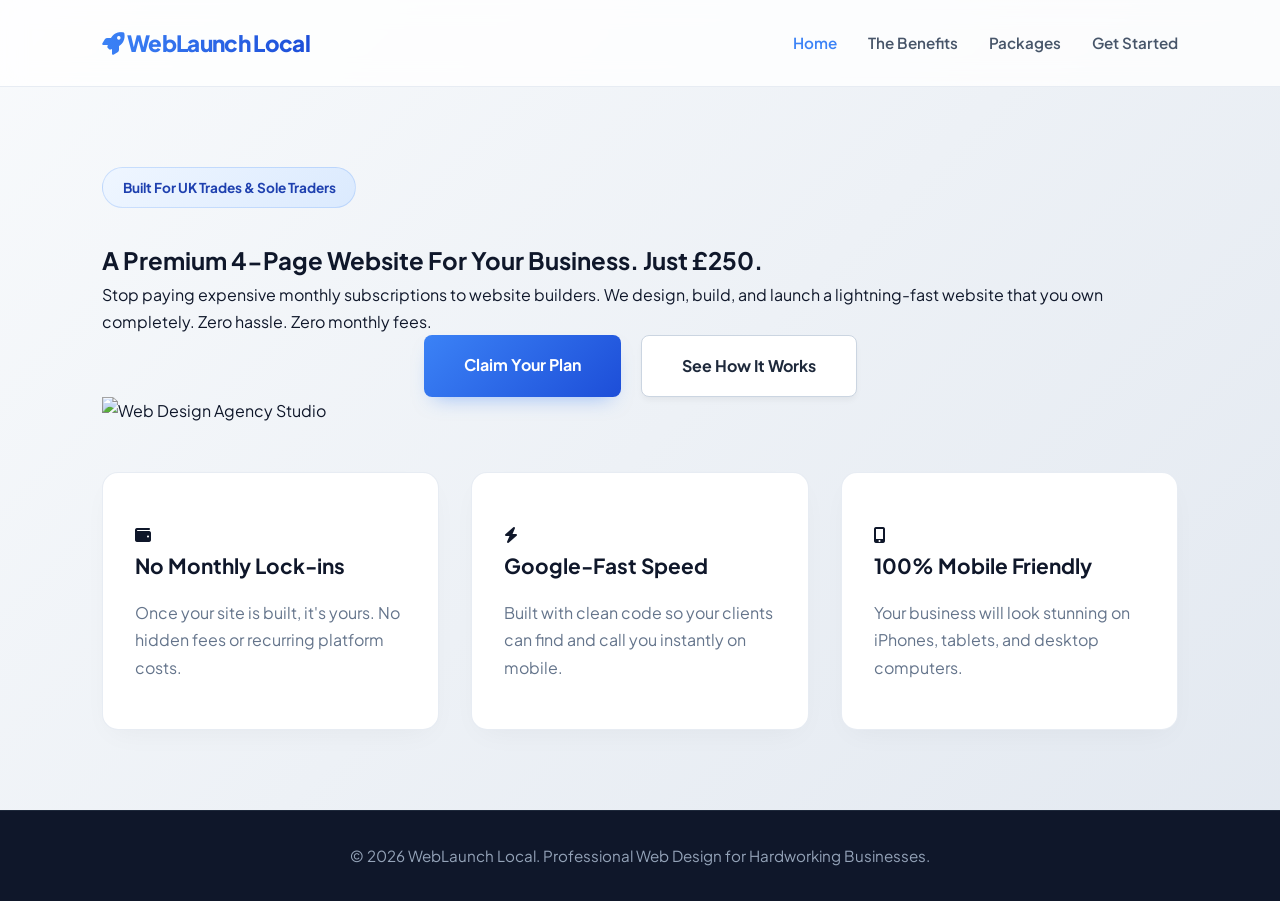
==== index.html @ 042e9965 "Update index.html" ====
<!DOCTYPE html>
<html lang="en">
<head>
    <meta charset="UTF-8">
    <meta name="viewport" content="width=device-width, initial-scale=1.0">
    <title>WebLaunch Local | Affordable Websites for UK Sole Traders</title>
    <link rel="stylesheet" href="styles.css">
</head>
<body>
    <header>
        <div class="logo"><i class="fa-solid fa-rocket"></i> WebLaunch Local</div>
        <nav>
            <a href="index.html" class="active">Home</a>
            <a href="benefits.html">The Benefits</a>
            <a href="samples.html">Packages</a>
            <a href="contact.html">Get Started</a>
        </nav>
    </header>

    <main>
        <!-- Upgraded Hero with a Split Screen Layout for Text & Image -->
        <section class="hero-split">
            <div class="hero-text">
                <span class="badge">Built For UK Trades & Sole Traders</span>
                <h1>A Premium 4-Page Website For Your Business. Just £250.</h1>
                <p>Stop paying expensive monthly subscriptions to website builders. We design, build, and launch a lightning-fast website that you own completely. Zero hassle. Zero monthly fees.</p>
                <div class="hero-actions">
                    <a href="contact.html" class="cta-btn">Claim Your Plan</a>
                    <a href="benefits.html" class="secondary-btn">See How It Works</a>
                </div>
            </div>
            <div class="hero-image-container">
                <!-- This pulls a stunning, high-res web agency workspace image instantly -->
                <img src="https://images.unsplash.com/photo-1460925895917-afdab827c52f?auto=format&fit=crop&w=800&q=80" alt="Web Design Agency Studio" class="hero-img">
            </div>
        </section>

        <!-- Feature Grid with Glowing Tech Icons -->
        <section class="features-summary">
            <div class="summary-card">
                <div class="icon-box"><i class="fa-solid fa-wallet"></i></div>
                <h3>No Monthly Lock-ins</h3>
                <p>Once your site is built, it's yours. No hidden fees or recurring platform costs.</p>
            </div>
            <div class="summary-card">
                <div class="icon-box"><i class="fa-solid fa-bolt"></i></div>
                <h3>Google-Fast Speed</h3>
                <p>Built with clean code so your clients can find and call you instantly on mobile.</p>
            </div>
            <div class="summary-card">
                <div class="icon-box"><i class="fa-solid fa-mobile-screen-button"></i></div>
                <h3>100% Mobile Friendly</h3>
                <p>Your business will look stunning on iPhones, tablets, and desktop computers.</p>
            </div>
        </section>
    </main>

    <footer>
        <p>© 2026 WebLaunch Local. Professional Web Design for Hardworking Businesses.</p>
    </footer>
</body>
</html>
---- styles.css ----
/* Import Premium Google Font & Icons */
@import url('https://fonts.googleapis.com/css2?family=Plus+Jakarta+Sans:wght@400;500;600;700;800&display=swap');
@import url('https://cdnjs.cloudflare.com/ajax/libs/font-awesome/6.4.0/css/all.min.css');

* {
    margin: 0;
    padding: 0;
    box-sizing: border-box;
    font-family: 'Plus Jakarta Sans', sans-serif;
}

body {
    background: linear-gradient(135deg, #f8fafc 0%, #e2e8f0 100%);
    color: #0f172a;
    line-height: 1.7;
    display: flex;
    flex-direction: column;
    min-height: 100vh;
}

/* Glassmorphism Header */
header {
    background: rgba(255, 255, 255, 0.8);
    backdrop-filter: blur(12px);
    -webkit-backdrop-filter: blur(12px);
    border-bottom: 1px solid rgba(226, 232, 240, 0.8);
    padding: 1.5rem 8%;
    display: flex;
    justify-content: space-between;
    align-items: center;
    position: sticky;
    top: 0;
    z-index: 100;
}

.logo {
    font-size: 1.4rem;
    font-weight: 800;
    background: linear-gradient(to right, #3b82f6, #1d4ed8);
    -webkit-background-clip: text;
    -webkit-text-fill-color: transparent;
    letter-spacing: -0.03em;
}

nav a {
    color: #475569;
    text-decoration: none;
    margin-left: 28px;
    font-weight: 600;
    font-size: 0.95rem;
    transition: all 0.3s ease;
    position: relative;
    padding: 4px 0;
}

nav a:hover, nav a.active {
    color: #3b82f6;
}

/* Entry Animations */
@keyframes fadeInUp {
    from {
        opacity: 0;
        transform: translateY(20px);
    }
    to {
        opacity: 1;
        transform: translateY(0);
    }
}

main {
    flex: 1;
    padding: 5rem 8%;
    animation: fadeInUp 0.8s ease-out;
}

/* Premium Hero Section */
.hero {
    text-align: center;
    max-width: 850px;
    margin: 0 auto 5rem auto;
}

.badge {
    background: linear-gradient(135deg, #eff6ff 0%, #dbeafe 100%);
    color: #1e40af;
    padding: 0.5rem 1.2rem;
    border-radius: 9999px;
    font-size: 0.85rem;
    font-weight: 700;
    display: inline-block;
    margin-bottom: 2rem;
    border: 1px solid rgba(59, 130, 246, 0.2);
}

.hero h1 {
    font-size: 3.5rem;
    color: #0f172a;
    line-height: 1.15;
    font-weight: 800;
    letter-spacing: -0.05em;
    margin-bottom: 2rem;
}

.hero p {
    font-size: 1.25rem;
    color: #475569;
    margin-bottom: 3rem;
    max-width: 700px;
    margin-left: auto;
    margin-right: auto;
}

.hero-actions {
    display: flex;
    gap: 20px;
    justify-content: center;
}

/* Animated Buttons */
.cta-btn {
    display: inline-block;
    background: linear-gradient(135deg, #3b82f6 0%, #1d4ed8 100%);
    color: white;
    padding: 1rem 2.5rem;
    text-decoration: none;
    font-weight: 700;
    border-radius: 8px;
    box-shadow: 0 10px 20px -10px rgba(59, 130, 246, 0.5);
    transition: all 0.3s distinction;
}

.cta-btn:hover {
    transform: translateY(-3px);
    box-shadow: 0 15px 25px -10px rgba(59, 130, 246, 0.7);
    background: linear-gradient(135deg, #2563eb 0%, #1e40af 100%);
}

.secondary-btn {
    display: inline-block;
    background: white;
    color: #1e293b;
    padding: 1rem 2.5rem;
    text-decoration: none;
    font-weight: 700;
    border-radius: 8px;
    border: 1px solid #cbd5e1;
    box-shadow: 0 4px 6px -1px rgba(0,0,0,0.05);
    transition: all 0.3s ease;
}

.secondary-btn:hover {
    background: #f8fafc;
    transform: translateY(-3px);
    border-color: #94a3b8;
}

/* Modern 3D Feature Cards */
.features-summary {
    display: grid;
    grid-template-columns: repeat(auto-fit, minmax(280px, 1fr));
    gap: 32px;
    margin-top: 3rem;
}

.summary-card {
    background: white;
    padding: 3rem 2rem;
    border-radius: 16px;
    border: 1px solid rgba(226, 232, 240, 0.8);
    box-shadow: 0 10px 30px -10px rgba(0,0,0,0.05);
    transition: all 0.3s ease;
}

.summary-card:hover {
    transform: translateY(-5px);
    box-shadow: 0 20px 40px -15px rgba(0,0,0,0.1);
    border-color: rgba(59, 130, 246, 0.3);
}

.summary-card h3 {
    font-size: 1.3rem;
    color: #0f172a;
    margin-bottom: 1rem;
    font-weight: 700;
}

.summary-card p {
    color: #64748b;
    font-size: 1rem;
}

/* High-End Form Design (Get Started Page) */
.quote-form {
    background: white;
    padding: 3.5rem;
    border-radius: 20px;
    max-width: 600px;
    margin: 3rem auto;
    border: 1px solid rgba(226, 232, 240, 0.8);
    box-shadow: 0 25px 50px -12px rgba(0, 0, 0, 0.08);
}

.quote-form label {
    display: block;
    margin-bottom: 0.6rem;
    font-weight: 600;
    color: #334155;
    font-size: 0.95rem;
}

.quote-form input, .quote-form textarea {
    width: 100%;
    padding: 1rem;
    margin-bottom: 2rem;
    border: 1px solid #cbd5e1;
    border-radius: 8px;
    background-color: #f8fafc;
    color: #0f172a;
    font-size: 1rem;
    transition: all 0.3s ease;
}

.quote-form input:focus, .quote-form textarea:focus {
    outline: none;
    border-color: #3b82f6;
    background-color: white;
    box-shadow: 0 0 0 4px rgba(59, 130, 246, 0.15);
}

/* Footer styling */
footer {
    background-color: #0f172a;
    color: #94a3b8;
    text-align: center;
    padding: 2rem;
    font-size: 0.95rem;
    border-top: 1px solid #1e293b;
    margin-top: auto;
}

/* Responsive adjustments */
@media (max-width: 768px) {
    header { flex-direction: column; gap: 20px; padding: 1.5rem 5%; }
    nav a { margin: 0 12px; }
    .hero h1 { font-size: 2.4rem; }
    .hero-actions { flex-direction: column; }
    .quote-form { padding: 2rem; }
}
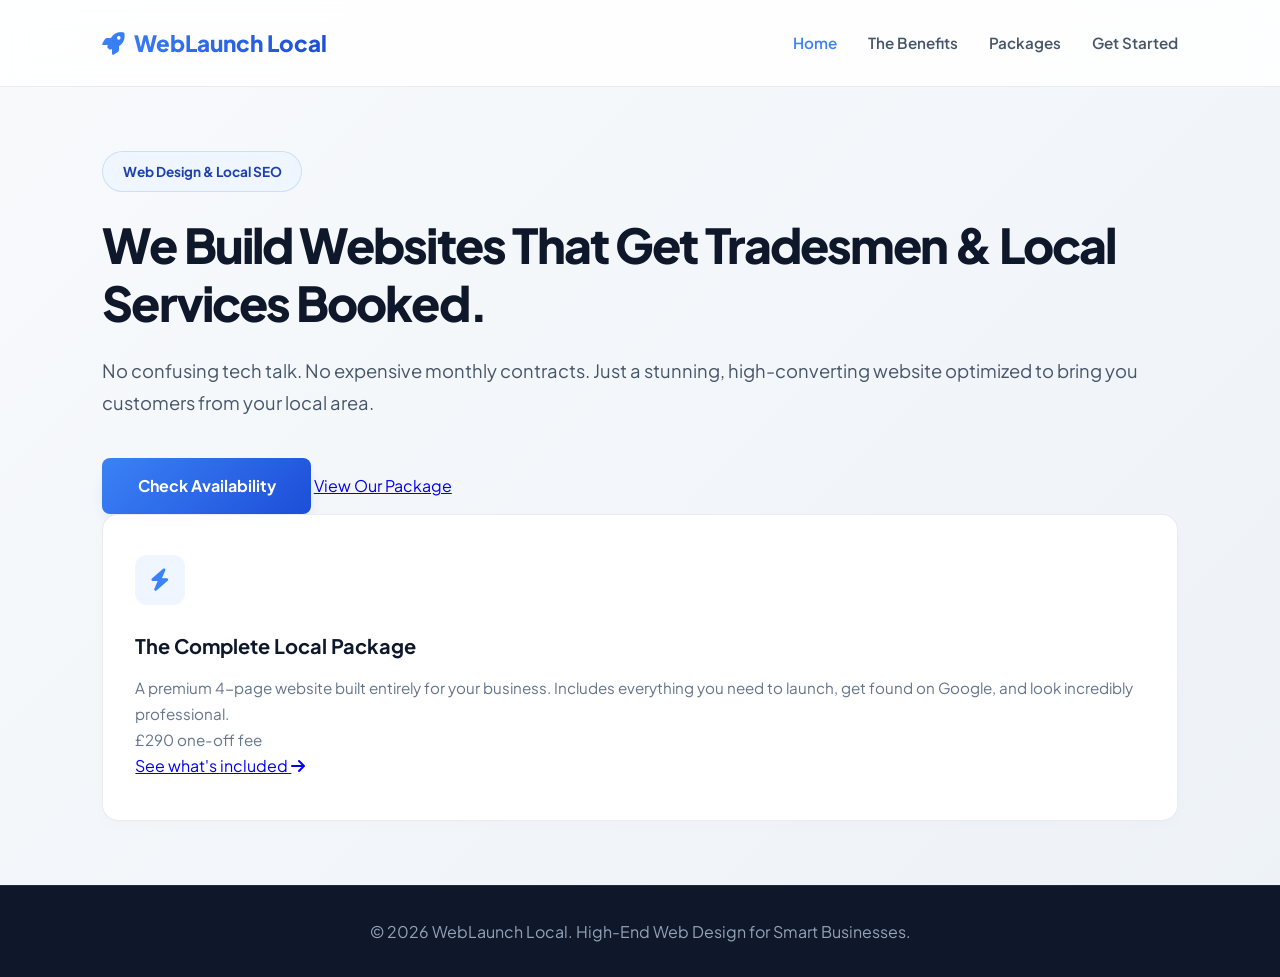
==== commit 17683550: "Update index.html" ====
--- a/index.html
+++ b/index.html
@@ -3,7 +3,7 @@
 <head>
     <meta charset="UTF-8">
     <meta name="viewport" content="width=device-width, initial-scale=1.0">
-    <title>WebLaunch Local | Affordable Websites for UK Sole Traders</title>
+    <title>WebLaunch Local | High-End Web Design for Local Businesses</title>
     <link rel="stylesheet" href="styles.css">
 </head>
 <body>
@@ -18,45 +18,29 @@
     </header>
 
     <main>
-        <!-- Upgraded Hero with a Split Screen Layout for Text & Image -->
-        <section class="hero-split">
-            <div class="hero-text">
-                <span class="badge">Built For UK Trades & Sole Traders</span>
-                <h1>A Premium 4-Page Website For Your Business. Just £250.</h1>
-                <p>Stop paying expensive monthly subscriptions to website builders. We design, build, and launch a lightning-fast website that you own completely. Zero hassle. Zero monthly fees.</p>
-                <div class="hero-actions">
-                    <a href="contact.html" class="cta-btn">Claim Your Plan</a>
-                    <a href="benefits.html" class="secondary-btn">See How It Works</a>
-                </div>
-            </div>
-            <div class="hero-image-container">
-                <!-- This pulls a stunning, high-res web agency workspace image instantly -->
-                <img src="https://images.unsplash.com/photo-1460925895917-afdab827c52f?auto=format&fit=crop&w=800&q=80" alt="Web Design Agency Studio" class="hero-img">
+        <section class="hero">
+            <span class="badge">Web Design & Local SEO</span>
+            <h1>We Build Websites That Get Tradesmen & Local Services Booked.</h1>
+            <p class="lead">No confusing tech talk. No expensive monthly contracts. Just a stunning, high-converting website optimized to bring you customers from your local area.</p>
+            <div class="hero-ctas">
+                <a href="contact.html" class="cta-btn">Check Availability</a>
+                <a href="samples.html" class="sec-btn">View Our Package</a>
             </div>
         </section>
 
-        <!-- Feature Grid with Glowing Tech Icons -->
         <section class="features-summary">
             <div class="summary-card">
-                <div class="icon-box"><i class="fa-solid fa-wallet"></i></div>
-                <h3>No Monthly Lock-ins</h3>
-                <p>Once your site is built, it's yours. No hidden fees or recurring platform costs.</p>
-            </div>
-            <div class="summary-card">
                 <div class="icon-box"><i class="fa-solid fa-bolt"></i></div>
-                <h3>Google-Fast Speed</h3>
-                <p>Built with clean code so your clients can find and call you instantly on mobile.</p>
-            </div>
-            <div class="summary-card">
-                <div class="icon-box"><i class="fa-solid fa-mobile-screen-button"></i></div>
-                <h3>100% Mobile Friendly</h3>
-                <p>Your business will look stunning on iPhones, tablets, and desktop computers.</p>
+                <h3>The Complete Local Package</h3>
+                <p>A premium 4-page website built entirely for your business. Includes everything you need to launch, get found on Google, and look incredibly professional.</p>
+                <p class="price-tag">£290 <span class="price-sub">one-off fee</span></p>
+                <a href="samples.html" class="text-link">See what's included <i class="fa-solid fa-arrow-right"></i></a>
             </div>
         </section>
     </main>
 
     <footer>
-        <p>© 2026 WebLaunch Local. Professional Web Design for Hardworking Businesses.</p>
+        <p>© 2026 WebLaunch Local. High-End Web Design for Smart Businesses.</p>
     </footer>
 </body>
 </html>
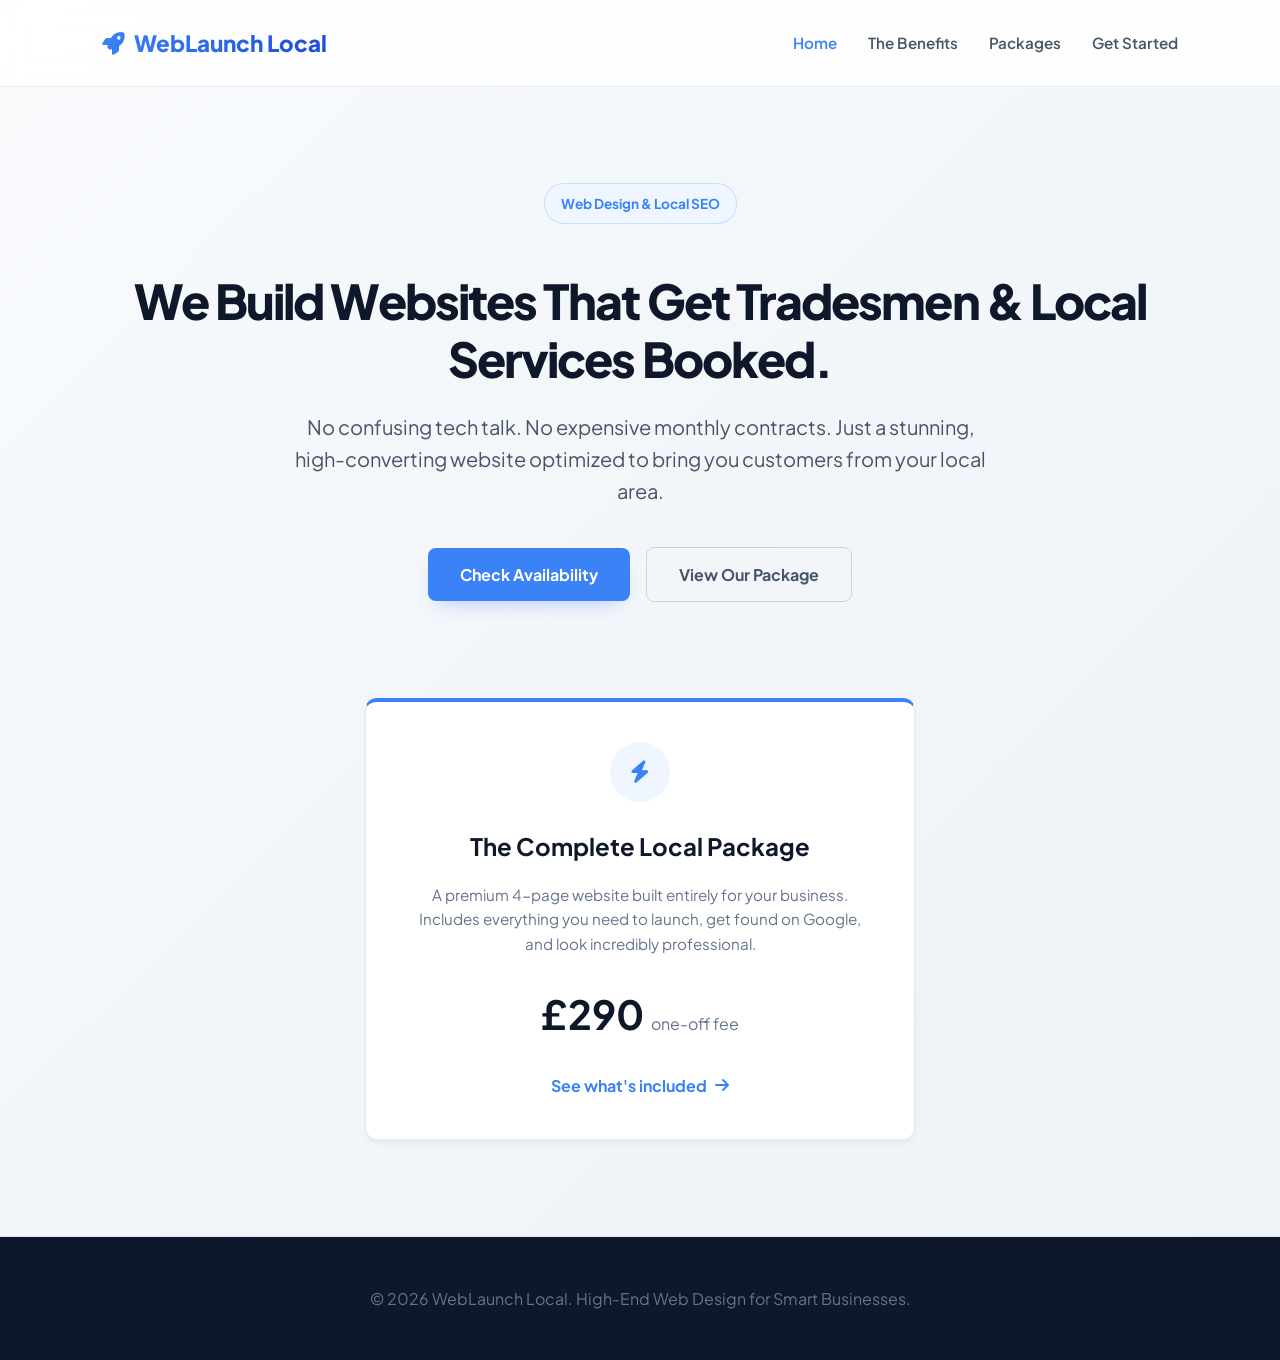
==== commit 3a5b474a: "Update index.html" ====
--- a/index.html
+++ b/index.html
@@ -4,7 +4,10 @@
     <meta charset="UTF-8">
     <meta name="viewport" content="width=device-width, initial-scale=1.0">
     <title>WebLaunch Local | High-End Web Design for Local Businesses</title>
-    <link rel="stylesheet" href="styles.css">
+    <!-- Core Stylesheet Link -->
+    <link rel="stylesheet" href="./styles.css">
+    <!-- Direct Font Awesome Icon CDN to fix broken layout icons -->
+    <link rel="stylesheet" href="https://cdnjs.cloudflare.com/ajax/libs/font-awesome/6.5.1/css/all.min.css">
 </head>
 <body>
     <header>
@@ -17,29 +20,29 @@
         </nav>
     </header>
 
-    <main>
-        <section class="hero">
-            <span class="badge">Web Design & Local SEO</span>
-            <h1>We Build Websites That Get Tradesmen & Local Services Booked.</h1>
-            <p class="lead">No confusing tech talk. No expensive monthly contracts. Just a stunning, high-converting website optimized to bring you customers from your local area.</p>
-            <div class="hero-ctas">
-                <a href="contact.html" class="cta-btn">Check Availability</a>
-                <a href="samples.html" class="sec-btn">View Our Package</a>
+    <main style="max-width: 1200px; margin: 0 auto; padding: 2rem;">
+        <section class="hero" style="text-align: center; padding: 4rem 1rem;">
+            <span class="badge" style="background: #eff6ff; color: #3b82f6; padding: 0.5rem 1rem; border-radius: 20px; font-weight: bold; font-size: 0.85rem;">Web Design & Local SEO</span>
+            <h1 style="font-size: 3rem; color: #0f172a; margin-top: 1.5rem; margin-bottom: 1.5rem; line-height: 1.2;">We Build Websites That Get Tradesmen & Local Services Booked.</h1>
+            <p class="lead" style="font-size: 1.25rem; color: #475569; max-width: 700px; margin: 0 auto 2.5rem auto; line-height: 1.6;">No confusing tech talk. No expensive monthly contracts. Just a stunning, high-converting website optimized to bring you customers from your local area.</p>
+            <div class="hero-ctas" style="display: flex; gap: 1rem; justify-content: center; align-items: center;">
+                <a href="contact.html" class="cta-btn" style="background: #3b82f6; color: white; padding: 0.8rem 2rem; border-radius: 8px; text-decoration: none; font-weight: bold;">Check Availability</a>
+                <a href="samples.html" class="sec-btn" style="background: transparent; color: #475569; border: 1px solid #cbd5e1; padding: 0.8rem 2rem; border-radius: 8px; text-decoration: none; font-weight: bold;">View Our Package</a>
             </div>
         </section>
 
-        <section class="features-summary">
-            <div class="summary-card">
-                <div class="icon-box"><i class="fa-solid fa-bolt"></i></div>
-                <h3>The Complete Local Package</h3>
-                <p>A premium 4-page website built entirely for your business. Includes everything you need to launch, get found on Google, and look incredibly professional.</p>
-                <p class="price-tag">£290 <span class="price-sub">one-off fee</span></p>
-                <a href="samples.html" class="text-link">See what's included <i class="fa-solid fa-arrow-right"></i></a>
+        <section class="features-summary" style="margin-top: 2rem; display: flex; justify-content: center;">
+            <div class="summary-card" style="background: white; border: 1px solid #e2e8f0; border-top: 4px solid #3b82f6; border-radius: 12px; padding: 2.5rem; max-width: 550px; text-align: center; box-shadow: 0 4px 6px -1px rgb(0 0 0 / 0.05);">
+                <div class="icon-box" style="background: #eff6ff; color: #3b82f6; width: 60px; height: 60px; border-radius: 50%; display: flex; align-items: center; justify-content: center; margin: 0 auto 1.5rem auto; font-size: 1.5rem;"><i class="fa-solid fa-bolt"></i></div>
+                <h3 style="font-size: 1.5rem; color: #0f172a; margin-bottom: 1rem;">The Complete Local Package</h3>
+                <p style="color: #64748b; line-height: 1.6; margin-bottom: 1.5rem;">A premium 4-page website built entirely for your business. Includes everything you need to launch, get found on Google, and look incredibly professional.</p>
+                <p class="price-tag" style="font-size: 2.5rem; font-weight: bold; color: #0f172a; margin-bottom: 1.5rem;">£290 <span class="price-sub" style="font-size: 1rem; color: #64748b; font-weight: normal;">one-off fee</span></p>
+                <a href="samples.html" class="text-link" style="color: #3b82f6; text-decoration: none; font-weight: bold; display: inline-flex; align-items: center; gap: 0.5rem;">See what's included <i class="fa-solid fa-arrow-right"></i></a>
             </div>
         </section>
     </main>
 
-    <footer>
+    <footer style="text-align: center; padding: 3rem 1rem; color: #64748b; border-top: 1px solid #e2e8f0; margin-top: 4rem;">
         <p>© 2026 WebLaunch Local. High-End Web Design for Smart Businesses.</p>
     </footer>
 </body>
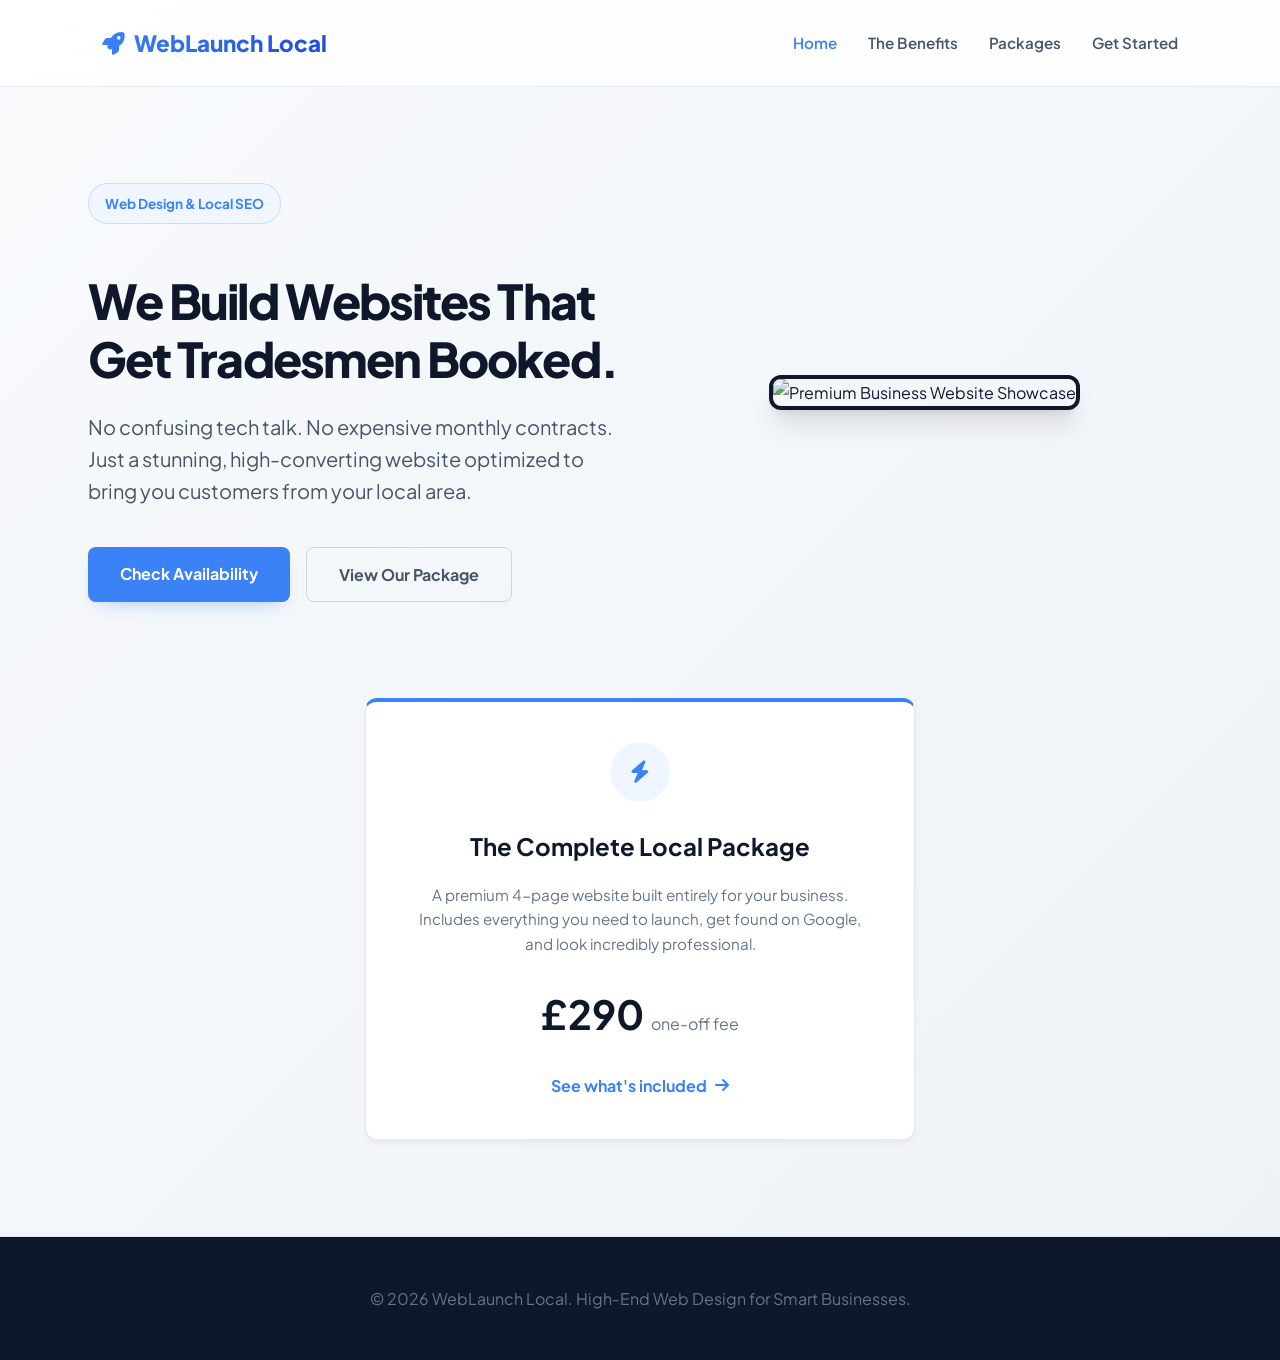
==== commit 74d9dea6: "Update index.html" ====
--- a/index.html
+++ b/index.html
@@ -4,9 +4,7 @@
     <meta charset="UTF-8">
     <meta name="viewport" content="width=device-width, initial-scale=1.0">
     <title>WebLaunch Local | High-End Web Design for Local Businesses</title>
-    <!-- Core Stylesheet Link -->
     <link rel="stylesheet" href="./styles.css">
-    <!-- Direct Font Awesome Icon CDN to fix broken layout icons -->
     <link rel="stylesheet" href="https://cdnjs.cloudflare.com/ajax/libs/font-awesome/6.5.1/css/all.min.css">
 </head>
 <body>
@@ -21,13 +19,21 @@
     </header>
 
     <main style="max-width: 1200px; margin: 0 auto; padding: 2rem;">
-        <section class="hero" style="text-align: center; padding: 4rem 1rem;">
-            <span class="badge" style="background: #eff6ff; color: #3b82f6; padding: 0.5rem 1rem; border-radius: 20px; font-weight: bold; font-size: 0.85rem;">Web Design & Local SEO</span>
-            <h1 style="font-size: 3rem; color: #0f172a; margin-top: 1.5rem; margin-bottom: 1.5rem; line-height: 1.2;">We Build Websites That Get Tradesmen & Local Services Booked.</h1>
-            <p class="lead" style="font-size: 1.25rem; color: #475569; max-width: 700px; margin: 0 auto 2.5rem auto; line-height: 1.6;">No confusing tech talk. No expensive monthly contracts. Just a stunning, high-converting website optimized to bring you customers from your local area.</p>
-            <div class="hero-ctas" style="display: flex; gap: 1rem; justify-content: center; align-items: center;">
-                <a href="contact.html" class="cta-btn" style="background: #3b82f6; color: white; padding: 0.8rem 2rem; border-radius: 8px; text-decoration: none; font-weight: bold;">Check Availability</a>
-                <a href="samples.html" class="sec-btn" style="background: transparent; color: #475569; border: 1px solid #cbd5e1; padding: 0.8rem 2rem; border-radius: 8px; text-decoration: none; font-weight: bold;">View Our Package</a>
+        <!-- Two-column hero layout to properly show text + laptop mockup side by side -->
+        <section class="hero" style="display: flex; flex-wrap: wrap; gap: 2rem; align-items: center; padding: 4rem 1rem; text-align: left;">
+            <div style="flex: 1; min-width: 320px;">
+                <span class="badge" style="background: #eff6ff; color: #3b82f6; padding: 0.5rem 1rem; border-radius: 20px; font-weight: bold; font-size: 0.85rem;">Web Design & Local SEO</span>
+                <h1 style="font-size: 3rem; color: #0f172a; margin-top: 1.5rem; margin-bottom: 1.5rem; line-height: 1.2;">We Build Websites That Get Tradesmen Booked.</h1>
+                <p class="lead" style="font-size: 1.25rem; color: #475569; margin-bottom: 2.5rem; line-height: 1.6;">No confusing tech talk. No expensive monthly contracts. Just a stunning, high-converting website optimized to bring you customers from your local area.</p>
+                <div class="hero-ctas" style="display: flex; gap: 1rem;">
+                    <a href="contact.html" class="cta-btn" style="background: #3b82f6; color: white; padding: 0.8rem 2rem; border-radius: 8px; text-decoration: none; font-weight: bold;">Check Availability</a>
+                    <a href="samples.html" class="sec-btn" style="background: transparent; color: #475569; border: 1px solid #cbd5e1; padding: 0.8rem 2rem; border-radius: 8px; text-decoration: none; font-weight: bold;">View Our Package</a>
+                </div>
+            </div>
+            
+            <!-- Laptop Showcase Graphic Element -->
+            <div style="flex: 1; min-width: 320px; text-align: center; position: relative;">
+                <img src="https://images.unsplash.com/photo-1496181130204-755241524eab?auto=format&fit=crop&w=800&q=80" alt="Premium Business Website Showcase" style="width: 100%; max-width: 500px; border-radius: 12px; box-shadow: 0 20px 25px -5px rgb(0 0 0 / 0.1), 0 8px 10px -6px rgb(0 0 0 / 0.1); border: 4px solid #0f172a;">
             </div>
         </section>
 
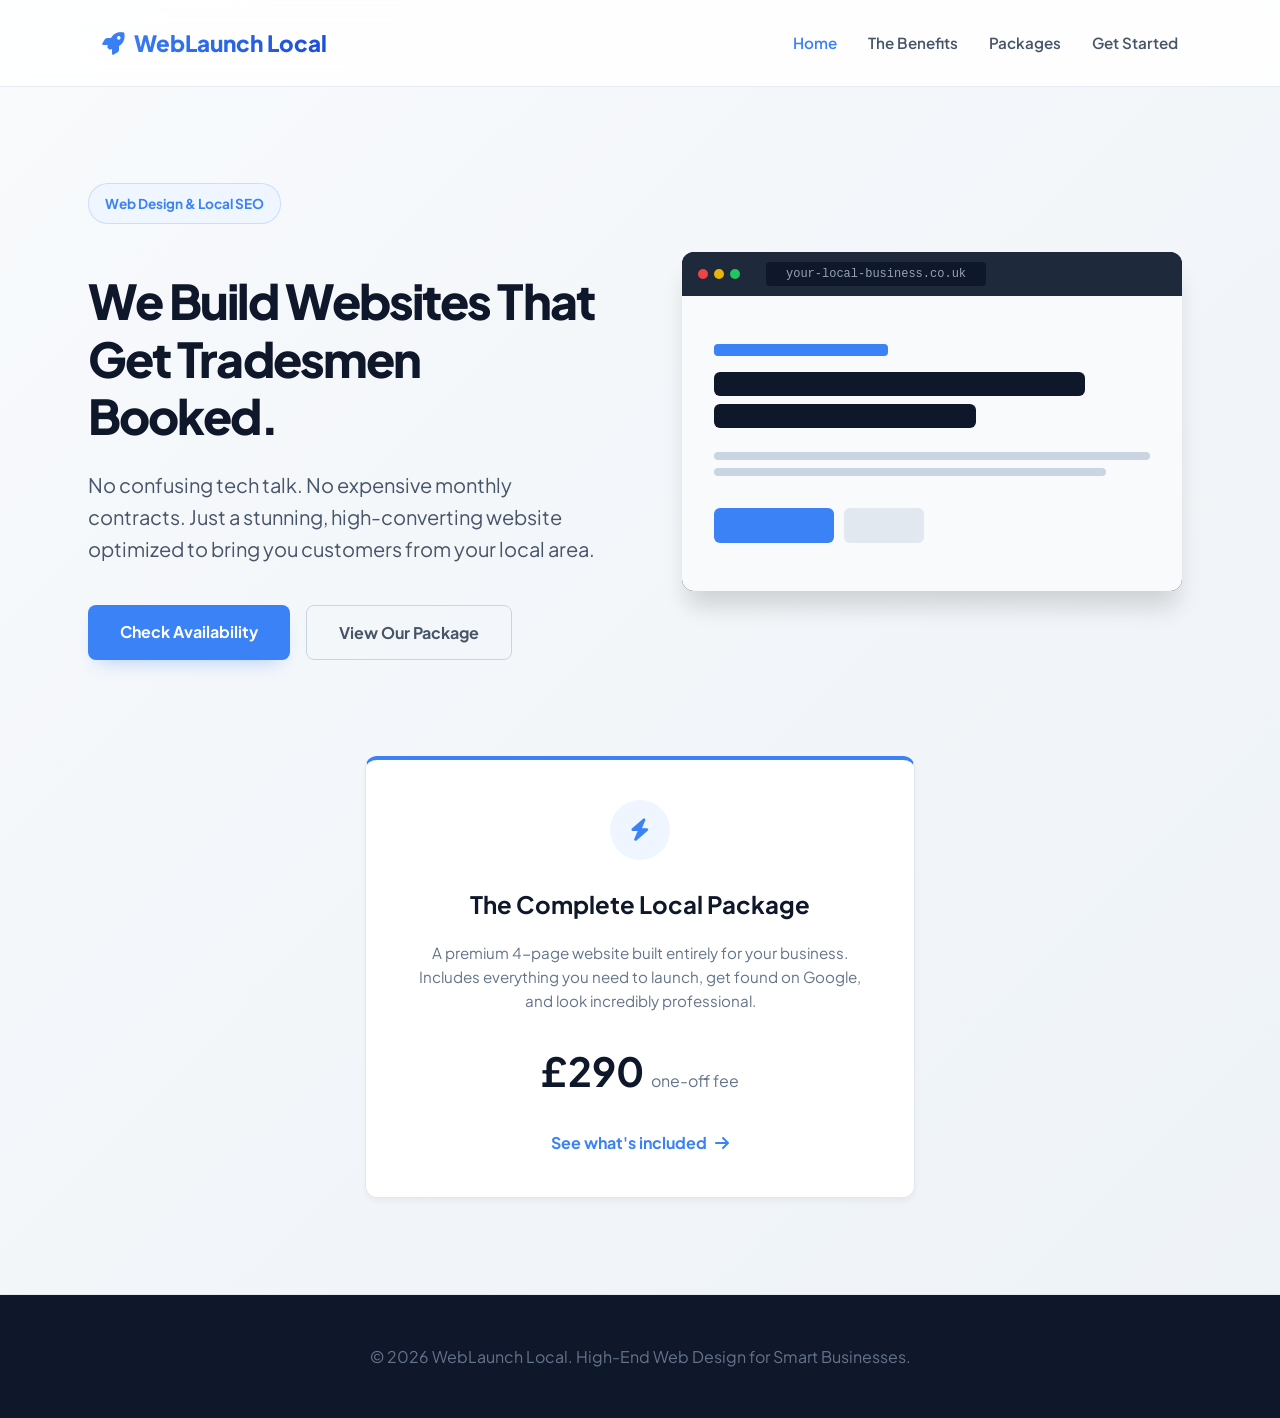
==== commit 76670cd8: "Update index.html" ====
--- a/index.html
+++ b/index.html
@@ -19,8 +19,7 @@
     </header>
 
     <main style="max-width: 1200px; margin: 0 auto; padding: 2rem;">
-        <!-- Two-column hero layout to properly show text + laptop mockup side by side -->
-        <section class="hero" style="display: flex; flex-wrap: wrap; gap: 2rem; align-items: center; padding: 4rem 1rem; text-align: left;">
+        <section class="hero" style="display: flex; flex-wrap: wrap; gap: 4rem; align-items: center; padding: 4rem 1rem; text-align: left;">
             <div style="flex: 1; min-width: 320px;">
                 <span class="badge" style="background: #eff6ff; color: #3b82f6; padding: 0.5rem 1rem; border-radius: 20px; font-weight: bold; font-size: 0.85rem;">Web Design & Local SEO</span>
                 <h1 style="font-size: 3rem; color: #0f172a; margin-top: 1.5rem; margin-bottom: 1.5rem; line-height: 1.2;">We Build Websites That Get Tradesmen Booked.</h1>
@@ -31,9 +30,26 @@
                 </div>
             </div>
             
-            <!-- Laptop Showcase Graphic Element -->
-            <div style="flex: 1; min-width: 320px; text-align: center; position: relative;">
-                <img src="https://images.unsplash.com/photo-1496181130204-755241524eab?auto=format&fit=crop&w=800&q=80" alt="Premium Business Website Showcase" style="width: 100%; max-width: 500px; border-radius: 12px; box-shadow: 0 20px 25px -5px rgb(0 0 0 / 0.1), 0 8px 10px -6px rgb(0 0 0 / 0.1); border: 4px solid #0f172a;">
+            <div style="flex: 1; min-width: 320px; text-align: center;">
+                <div style="width: 100%; max-width: 500px; background: #0f172a; border-radius: 12px; box-shadow: 0 20px 25px -5px rgb(0 0 0 / 0.15); overflow: hidden; margin: 0 auto;">
+                    <div style="background: #1e293b; padding: 10px 16px; display: flex; align-items: center; gap: 6px;">
+                        <span style="width: 10px; height: 10px; background: #ef4444; border-radius: 50%;"></span>
+                        <span style="width: 10px; height: 10px; background: #eab308; border-radius: 50%;"></span>
+                        <span style="width: 10px; height: 10px; background: #22c55e; border-radius: 50%;"></span>
+                        <div style="background: #0f172a; color: #94a3b8; font-size: 0.75rem; padding: 2px 20px; border-radius: 4px; margin-left: 20px; font-family: monospace;">your-local-business.co.uk</div>
+                    </div>
+                    <div style="background: #f8fafc; padding: 3rem 2rem; text-align: left;">
+                        <div style="width: 40%; height: 12px; background: #3b82f6; border-radius: 4px; margin-bottom: 1rem;"></div>
+                        <div style="width: 85%; height: 24px; background: #0f172a; border-radius: 6px; margin-bottom: 0.5rem;"></div>
+                        <div style="width: 60%; height: 24px; background: #0f172a; border-radius: 6px; margin-bottom: 1.5rem;"></div>
+                        <div style="width: 100%; height: 8px; background: #cbd5e1; border-radius: 4px; margin-bottom: 0.5rem;"></div>
+                        <div style="width: 90%; height: 8px; background: #cbd5e1; border-radius: 4px; margin-bottom: 2rem;"></div>
+                        <div style="display: flex; gap: 10px;">
+                            <div style="width: 120px; height: 35px; background: #3b82f6; border-radius: 6px;"></div>
+                            <div style="width: 80px; height: 35px; background: #e2e8f0; border-radius: 6px;"></div>
+                        </div>
+                    </div>
+                </div>
             </div>
         </section>
 
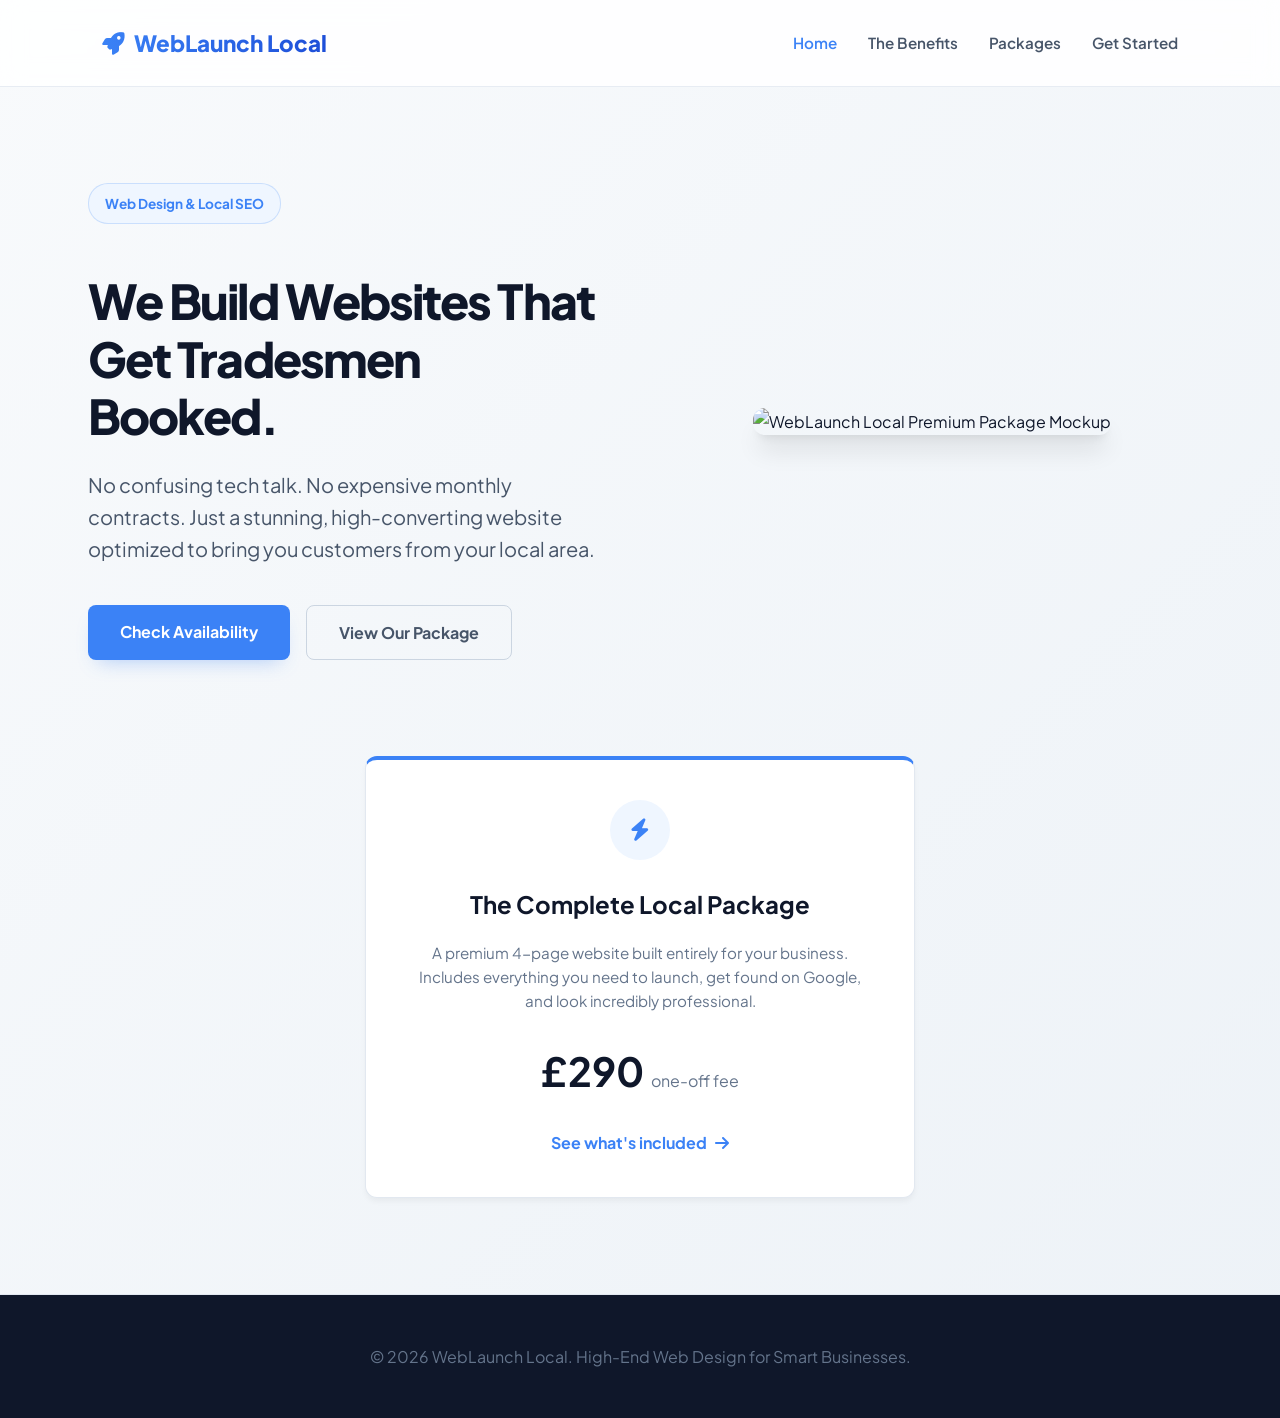
==== commit 9c4a1fa0: "Update index.html" ====
--- a/index.html
+++ b/index.html
@@ -19,6 +19,7 @@
     </header>
 
     <main style="max-width: 1200px; margin: 0 auto; padding: 2rem;">
+        <!-- Two-column hero layout with your beautiful new image -->
         <section class="hero" style="display: flex; flex-wrap: wrap; gap: 4rem; align-items: center; padding: 4rem 1rem; text-align: left;">
             <div style="flex: 1; min-width: 320px;">
                 <span class="badge" style="background: #eff6ff; color: #3b82f6; padding: 0.5rem 1rem; border-radius: 20px; font-weight: bold; font-size: 0.85rem;">Web Design & Local SEO</span>
@@ -30,26 +31,9 @@
                 </div>
             </div>
             
+            <!-- Beautiful High-End Showcase Image Container -->
             <div style="flex: 1; min-width: 320px; text-align: center;">
-                <div style="width: 100%; max-width: 500px; background: #0f172a; border-radius: 12px; box-shadow: 0 20px 25px -5px rgb(0 0 0 / 0.15); overflow: hidden; margin: 0 auto;">
-                    <div style="background: #1e293b; padding: 10px 16px; display: flex; align-items: center; gap: 6px;">
-                        <span style="width: 10px; height: 10px; background: #ef4444; border-radius: 50%;"></span>
-                        <span style="width: 10px; height: 10px; background: #eab308; border-radius: 50%;"></span>
-                        <span style="width: 10px; height: 10px; background: #22c55e; border-radius: 50%;"></span>
-                        <div style="background: #0f172a; color: #94a3b8; font-size: 0.75rem; padding: 2px 20px; border-radius: 4px; margin-left: 20px; font-family: monospace;">your-local-business.co.uk</div>
-                    </div>
-                    <div style="background: #f8fafc; padding: 3rem 2rem; text-align: left;">
-                        <div style="width: 40%; height: 12px; background: #3b82f6; border-radius: 4px; margin-bottom: 1rem;"></div>
-                        <div style="width: 85%; height: 24px; background: #0f172a; border-radius: 6px; margin-bottom: 0.5rem;"></div>
-                        <div style="width: 60%; height: 24px; background: #0f172a; border-radius: 6px; margin-bottom: 1.5rem;"></div>
-                        <div style="width: 100%; height: 8px; background: #cbd5e1; border-radius: 4px; margin-bottom: 0.5rem;"></div>
-                        <div style="width: 90%; height: 8px; background: #cbd5e1; border-radius: 4px; margin-bottom: 2rem;"></div>
-                        <div style="display: flex; gap: 10px;">
-                            <div style="width: 120px; height: 35px; background: #3b82f6; border-radius: 6px;"></div>
-                            <div style="width: 80px; height: 35px; background: #e2e8f0; border-radius: 6px;"></div>
-                        </div>
-                    </div>
-                </div>
+                <img src="watermarked_img_15735825830883058414.png" alt="WebLaunch Local Premium Package Mockup" style="width: 100%; max-width: 550px; border-radius: 12px; box-shadow: 0 20px 25px -5px rgb(0 0 0 / 0.1), 0 8px 10px -6px rgb(0 0 0 / 0.1);">
             </div>
         </section>
 
